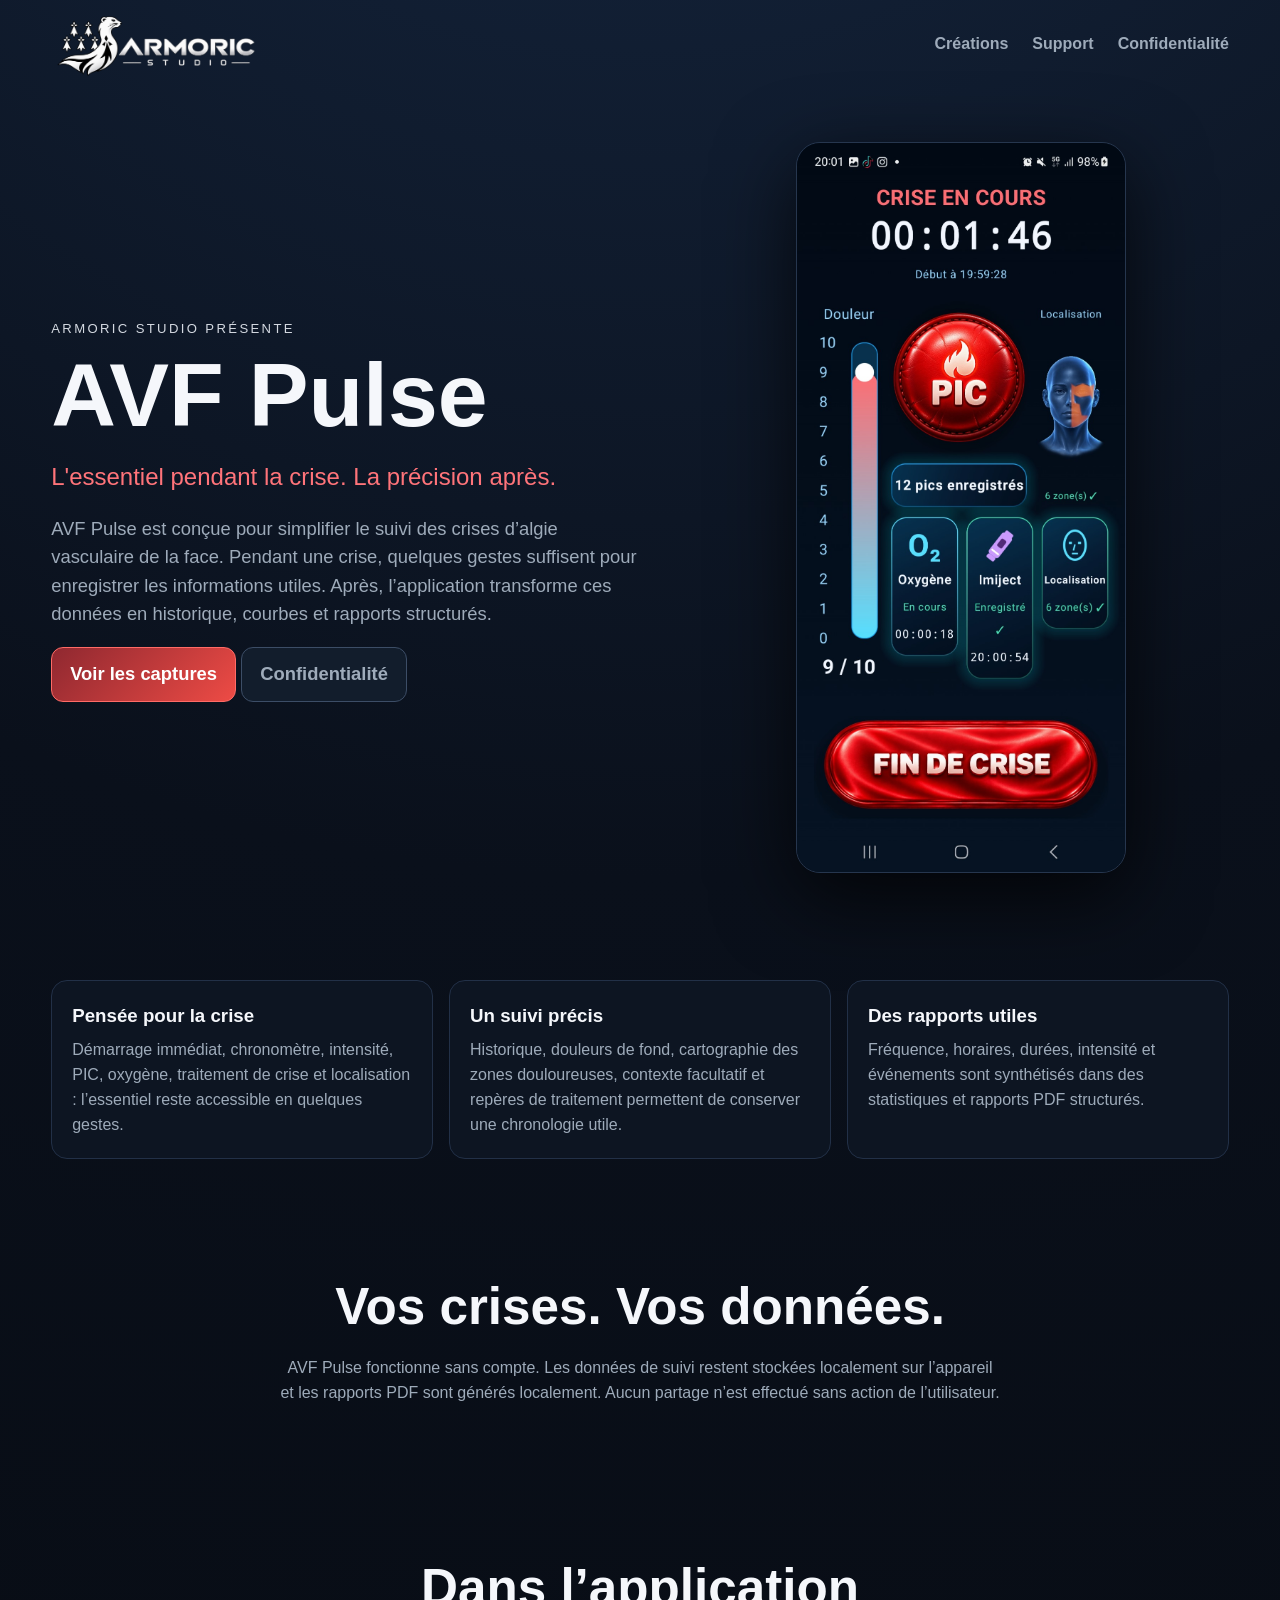
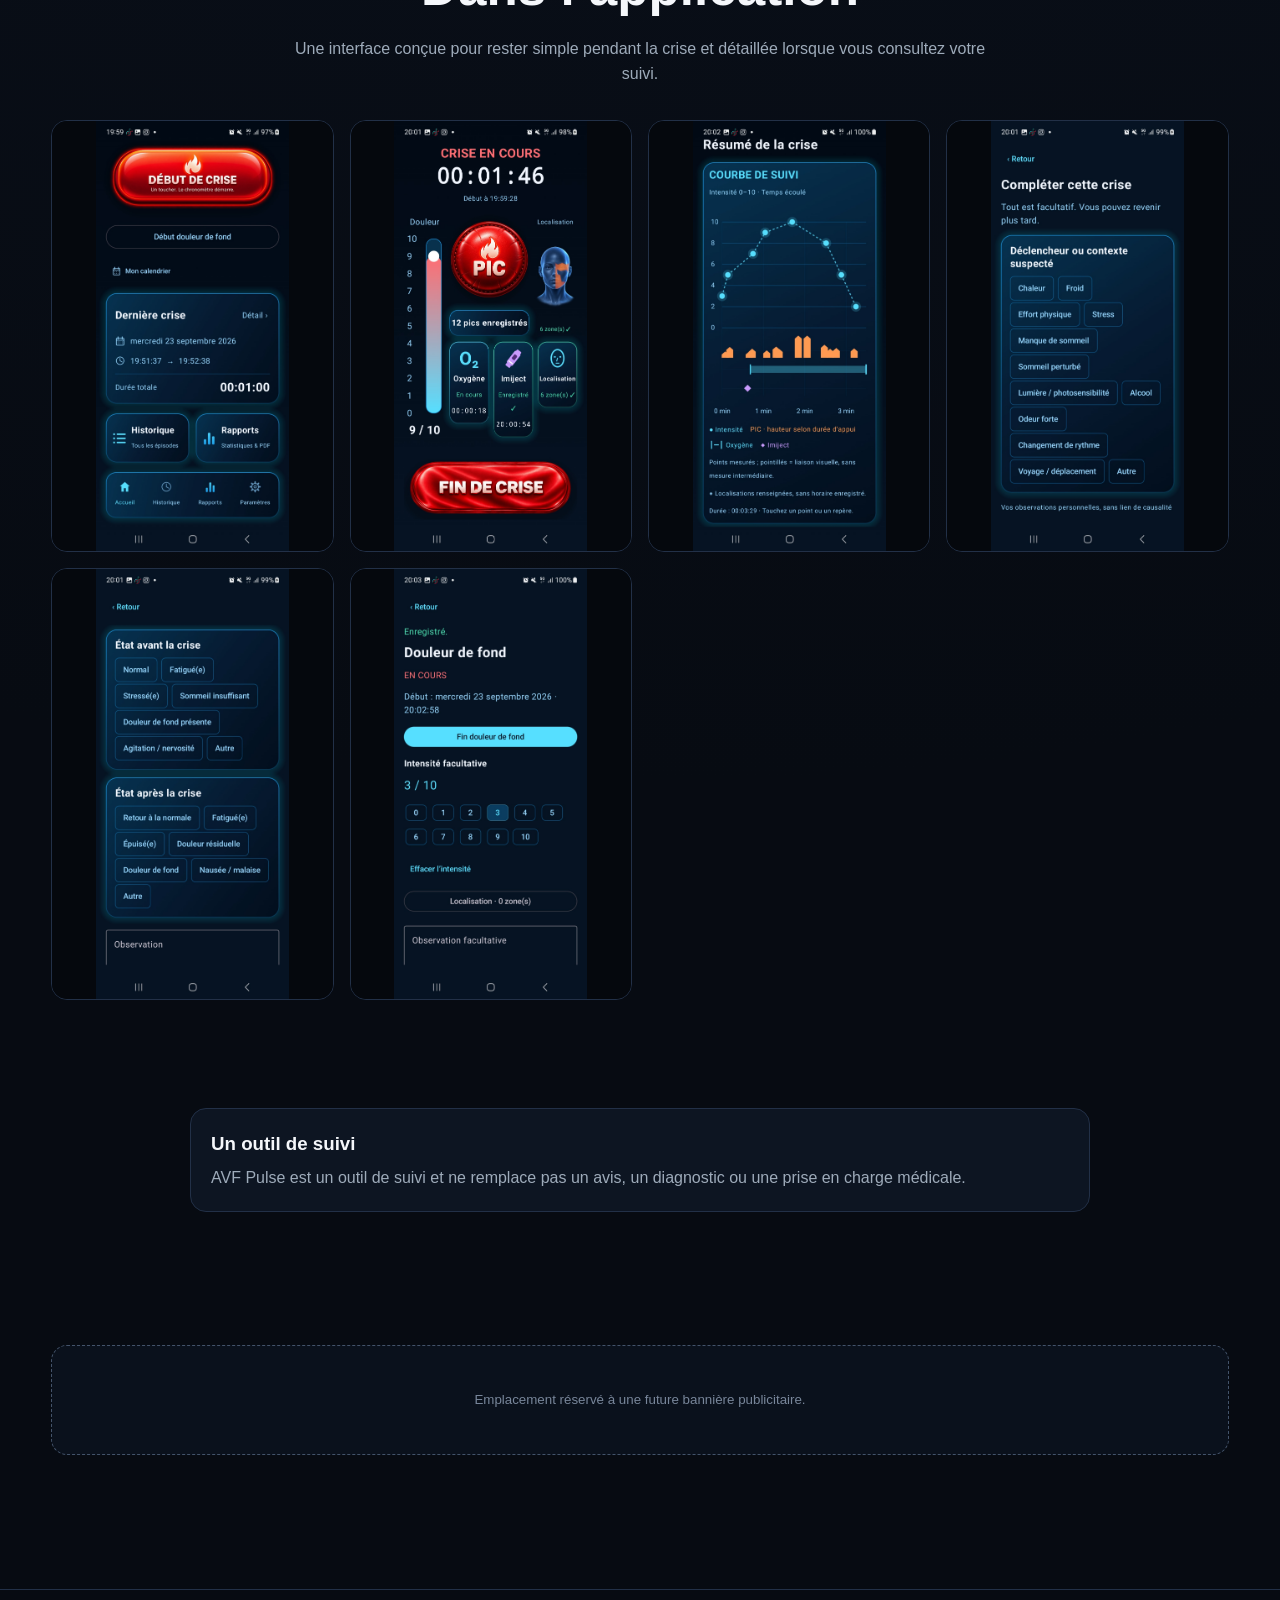
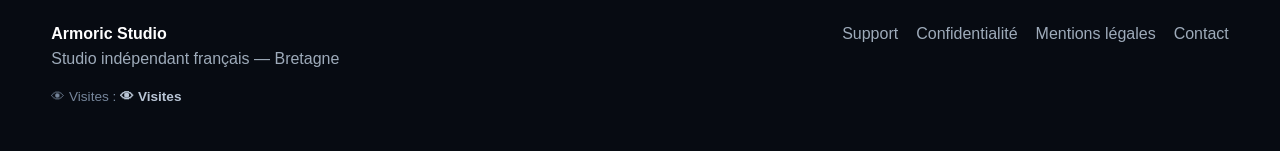
==== avf-pulse.html @ 73c7e06e "Add files via upload" ====
<!doctype html><html lang="fr"><head><meta charset="utf-8"><meta name="viewport" content="width=device-width,initial-scale=1"><meta name="description" content="AVF Pulse — suivi simple et précis des crises d’algie vasculaire de la face, par Armoric Studio."><title>AVF Pulse — Armoric Studio</title><link rel="stylesheet" href="style.css"></head><body><header class="wrap"><a class="brand" href="index.html"><img src="logo-armoric.png" class="brand-logo" alt="Armoric Studio"></a><nav class="nav"><a href="index.html#creations">Créations</a><a href="support.html">Support</a><a href="confidentialite.html">Confidentialité</a></nav></header><main><section class="page-hero wrap"><div><div class="kicker">Armoric Studio présente</div><h1>AVF Pulse</h1><h2 style="font-weight:500;color:#ff747a">L'essentiel pendant la crise. La précision après.</h2><p>AVF Pulse est conçue pour simplifier le suivi des crises d’algie vasculaire de la face. Pendant une crise, quelques gestes suffisent pour enregistrer les informations utiles. Après, l’application transforme ces données en historique, courbes et rapports structurés.</p><p><a class="btn avf-btn" href="#captures">Voir les captures</a> <a class="btn" href="confidentialite.html">Confidentialité</a></p></div><img class="phone-feature" src="avf-crise.jpg" alt="AVF Pulse — crise en cours"></section><section class="section wrap"><div class="feature-list"><div class="feature"><h3>Pensée pour la crise</h3><p>Démarrage immédiat, chronomètre, intensité, PIC, oxygène, traitement de crise et localisation : l’essentiel reste accessible en quelques gestes.</p></div><div class="feature"><h3>Un suivi précis</h3><p>Historique, douleurs de fond, cartographie des zones douloureuses, contexte facultatif et repères de traitement permettent de conserver une chronologie utile.</p></div><div class="feature"><h3>Des rapports utiles</h3><p>Fréquence, horaires, durées, intensité et événements sont synthétisés dans des statistiques et rapports PDF structurés.</p></div></div></section><section class="section wrap"><h2 class="section-title">Vos crises. Vos données.</h2><p class="section-lead">AVF Pulse fonctionne sans compte. Les données de suivi restent stockées localement sur l’appareil et les rapports PDF sont générés localement. Aucun partage n’est effectué sans action de l’utilisateur.</p></section><section id="captures" class="section wrap"><h2 class="section-title">Dans l’application</h2><p class="section-lead">Une interface conçue pour rester simple pendant la crise et détaillée lorsque vous consultez votre suivi.</p><div class="gallery"><a href="avf-home.jpg" target="_blank"><img src="avf-home.jpg" alt="Accueil AVF Pulse" loading="lazy"></a><a href="avf-crise.jpg" target="_blank"><img src="avf-crise.jpg" alt="Crise en cours AVF Pulse" loading="lazy"></a><a href="avf-courbe.jpg" target="_blank"><img src="avf-courbe.jpg" alt="Courbe de suivi AVF Pulse" loading="lazy"></a><a href="avf-contexte.jpg" target="_blank"><img src="avf-contexte.jpg" alt="Contexte facultatif" loading="lazy"></a><a href="avf-etat.jpg" target="_blank"><img src="avf-etat.jpg" alt="État avant et après la crise" loading="lazy"></a><a href="avf-douleur-fond.jpg" target="_blank"><img src="avf-douleur-fond.jpg" alt="Douleur de fond" loading="lazy"></a></div></section><section class="section wrap"><div class="feature" style="max-width:900px;margin:auto"><h3>Un outil de suivi</h3><p>AVF Pulse est un outil de suivi et ne remplace pas un avis, un diagnostic ou une prise en charge médicale.</p></div></section><section class="section wrap"><div class="ad-slot"><small>Emplacement réservé à une future bannière publicitaire.</small></div></section></main><footer><div class="wrap footer-grid"><div><strong style="color:#fff">Armoric Studio</strong><br>Studio indépendant français — Bretagne<div class="visit">👁 Visites : <strong id="visit-count">—</strong></div></div><div class="footer-links"><a href="support.html">Support</a><a href="confidentialite.html">Confidentialité</a><a href="mentions-legales.html">Mentions légales</a><a href="mailto:iris.appli.ns@gmail.com">Contact</a></div></div></footer><script src="site.js"></script></body></html>
---- style.css ----
:root{--bg:#070b12;--panel:#0d1522;--panel2:#101b2c;--text:#f5f7fb;--muted:#9eabba;--line:#223047;--cyan:#18c8e6;--gold:#e7bd72;--red:#ff4b45;--max:1180px}
*{box-sizing:border-box}html{scroll-behavior:smooth}body{margin:0;font-family:Inter,Segoe UI,Arial,sans-serif;background:radial-gradient(circle at 50% -20%,#172a46 0,#0a101b 38%,var(--bg) 75%);color:var(--text);line-height:1.55}a{color:inherit}.wrap{width:min(var(--max),92%);margin:auto}
header{min-height:88px;display:flex;align-items:center;justify-content:space-between;gap:28px}.brand-logo{width:210px;display:block}.brand{text-decoration:none}.nav{display:flex;gap:24px;align-items:center}.nav a{text-decoration:none;color:var(--muted);font-weight:650}.nav a:hover{color:#fff}
.hero{text-align:center;padding:70px 0 62px}.hero-logo{width:min(590px,82vw);filter:drop-shadow(0 16px 40px #0008)}.kicker{margin:24px 0 8px;color:#d4d9e1;letter-spacing:.18em;text-transform:uppercase;font-size:.82rem}.hero h1{font-size:clamp(2.4rem,6vw,5.5rem);line-height:1.02;margin:.15em auto;max-width:980px}.hero p{color:var(--muted);font-size:1.15rem;max-width:760px;margin:22px auto}.btn{display:inline-flex;align-items:center;justify-content:center;padding:12px 18px;border:1px solid #3c4d66;border-radius:12px;text-decoration:none;font-weight:750;background:#121d2c}.btn:hover{transform:translateY(-1px);border-color:#7087a6}.btn.primary{background:linear-gradient(135deg,#137d94,#13bdd6);border-color:#28d7ef;color:#031014}.btn.gold{background:linear-gradient(135deg,#7c5b25,#d8aa58);border-color:#efc97d;color:#140d04}.btn.red{background:linear-gradient(135deg,#9c2d2a,#ed4b45);border-color:#ff6b66}
.section{padding:54px 0}.section-title{text-align:center;font-size:clamp(2rem,4vw,3.2rem);margin:0 0 10px}.section-lead{text-align:center;color:var(--muted);max-width:720px;margin:0 auto 34px}.apps{display:grid;grid-template-columns:repeat(3,1fr);gap:20px}.app-card{border:1px solid var(--line);background:linear-gradient(180deg,#101a2a,#0a101a);border-radius:22px;overflow:hidden;display:flex;flex-direction:column;box-shadow:0 18px 55px #0005}.app-card.iris{--app:var(--cyan)}.app-card.def{--app:var(--red)}.app-card.raya{--app:var(--gold)}.app-card.avf{--app:#ff6b70}.app-shot{height:410px;background:#05080d;overflow:hidden;position:relative}.app-shot img{width:100%;height:100%;object-fit:contain;object-position:center;background:#05080d}.app-body{padding:24px;display:flex;flex-direction:column;flex:1}.app-label{color:var(--app);text-transform:uppercase;letter-spacing:.14em;font-weight:800;font-size:.76rem}.app-card h3{font-size:2rem;margin:6px 0 8px}.app-card p{color:var(--muted);margin:0 0 20px}.app-card .btn{margin-top:auto}.chips{display:flex;gap:8px;flex-wrap:wrap;margin:0 0 20px}.chip{border:1px solid #2b3b51;border-radius:999px;padding:5px 9px;font-size:.78rem;color:#bdc7d4}
.trust{display:grid;grid-template-columns:repeat(3,1fr);gap:18px}.trust>div{padding:25px;border:1px solid var(--line);border-radius:18px;background:#0d1522}.trust strong{display:block;font-size:1.08rem;margin-bottom:5px}.trust span{color:var(--muted)}
.ad-slot{margin:25px auto;border:1px dashed #43536a;border-radius:16px;min-height:110px;display:flex;align-items:center;justify-content:center;text-align:center;color:#78869a;background:#0a111c;padding:20px}.ad-slot small{max-width:600px}
footer{margin-top:55px;border-top:1px solid var(--line);padding:32px 0 44px;color:var(--muted)}.footer-grid{display:flex;justify-content:space-between;gap:24px;flex-wrap:wrap}.footer-links{display:flex;gap:18px;flex-wrap:wrap}.footer-links a{text-decoration:none}.visit{margin-top:14px;font-size:.85rem;color:#76869b}.visit strong{color:#b9c5d5}
.page-hero{padding:54px 0 28px;display:grid;grid-template-columns:1.05fr .95fr;gap:48px;align-items:center}.page-hero h1{font-size:clamp(3rem,7vw,6rem);line-height:.95;margin:.15em 0}.page-hero p{color:var(--muted);font-size:1.15rem}.phone-feature{width:min(330px,80%);margin:auto;display:block;border-radius:24px;box-shadow:0 24px 80px #000b;border:1px solid #26364e}.feature-list{display:grid;grid-template-columns:repeat(3,1fr);gap:16px;margin-top:25px}.feature{background:#0d1522;border:1px solid var(--line);border-radius:16px;padding:20px}.feature h3{margin:0 0 8px}.feature p{margin:0;color:var(--muted)}
.gallery{display:grid;grid-template-columns:repeat(4,1fr);gap:16px}.gallery a{display:block;border-radius:16px;overflow:hidden;border:1px solid var(--line);background:#080d14}.gallery img{width:100%;height:430px;object-fit:contain;object-position:center;display:block;transition:.2s;background:#05080d}.gallery a:hover img{transform:scale(1.02)}
.legal{max-width:860px;padding:50px 0 80px}.legal h1{font-size:clamp(2.3rem,5vw,4rem)}.legal h2{margin-top:32px}.legal p,.legal li{color:#c0c9d5}.legal a{color:#8dd9ff}
@media(max-width:900px){.apps,.trust,.feature-list{grid-template-columns:1fr}.app-shot{height:500px}.page-hero{grid-template-columns:1fr;text-align:center}.page-hero p{margin-left:auto;margin-right:auto}.gallery{grid-template-columns:repeat(2,1fr)}}
@media(max-width:650px){header{min-height:74px}.brand-logo{width:160px}.nav{display:none}.hero{padding-top:38px}.apps{gap:26px}.app-shot{height:420px}.gallery{grid-template-columns:1fr 1fr;gap:10px}.gallery img{height:330px}.section{padding:38px 0}.footer-grid{display:block}.footer-links{margin-top:14px}.page-hero{padding-top:25px}}

.app-card.avf{border-color:#3b3040}.btn.avf-btn{background:linear-gradient(135deg,#8f2830,#ed4b45);border-color:#ff6b66;color:#fff}
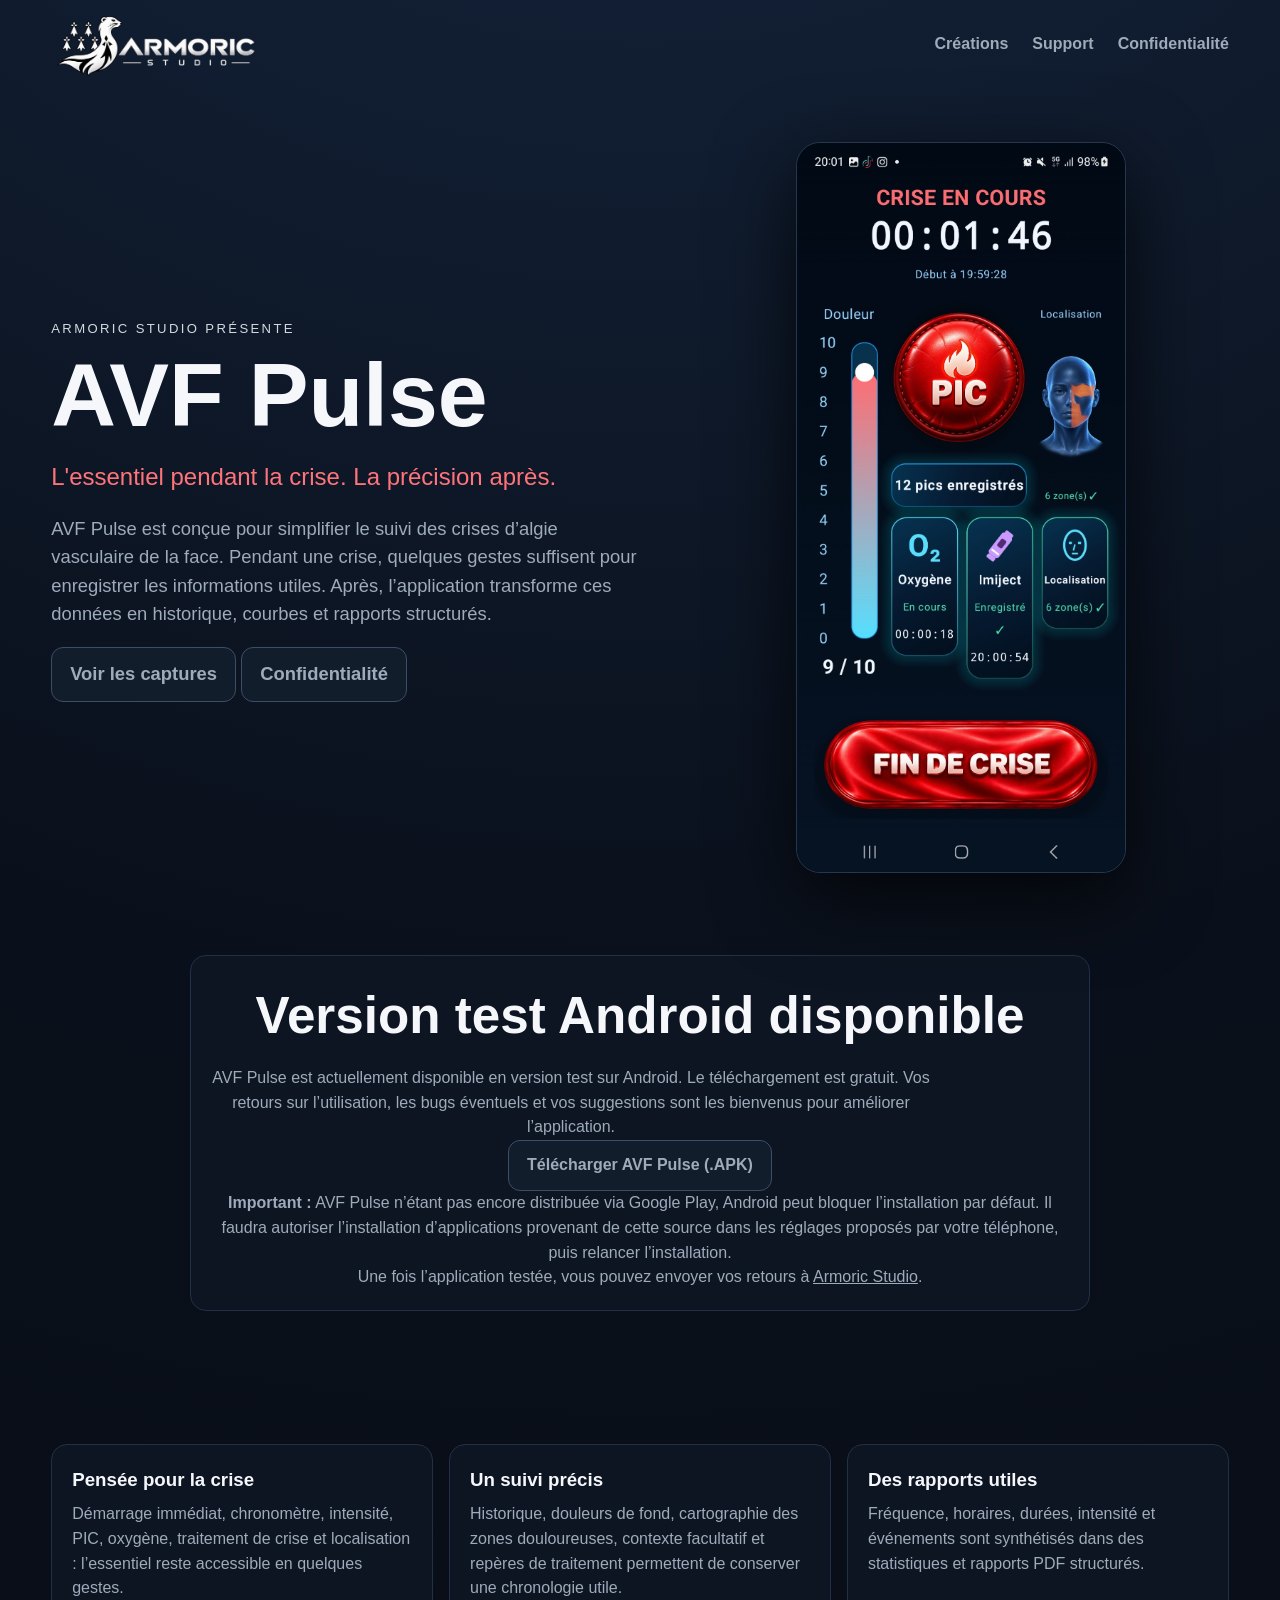
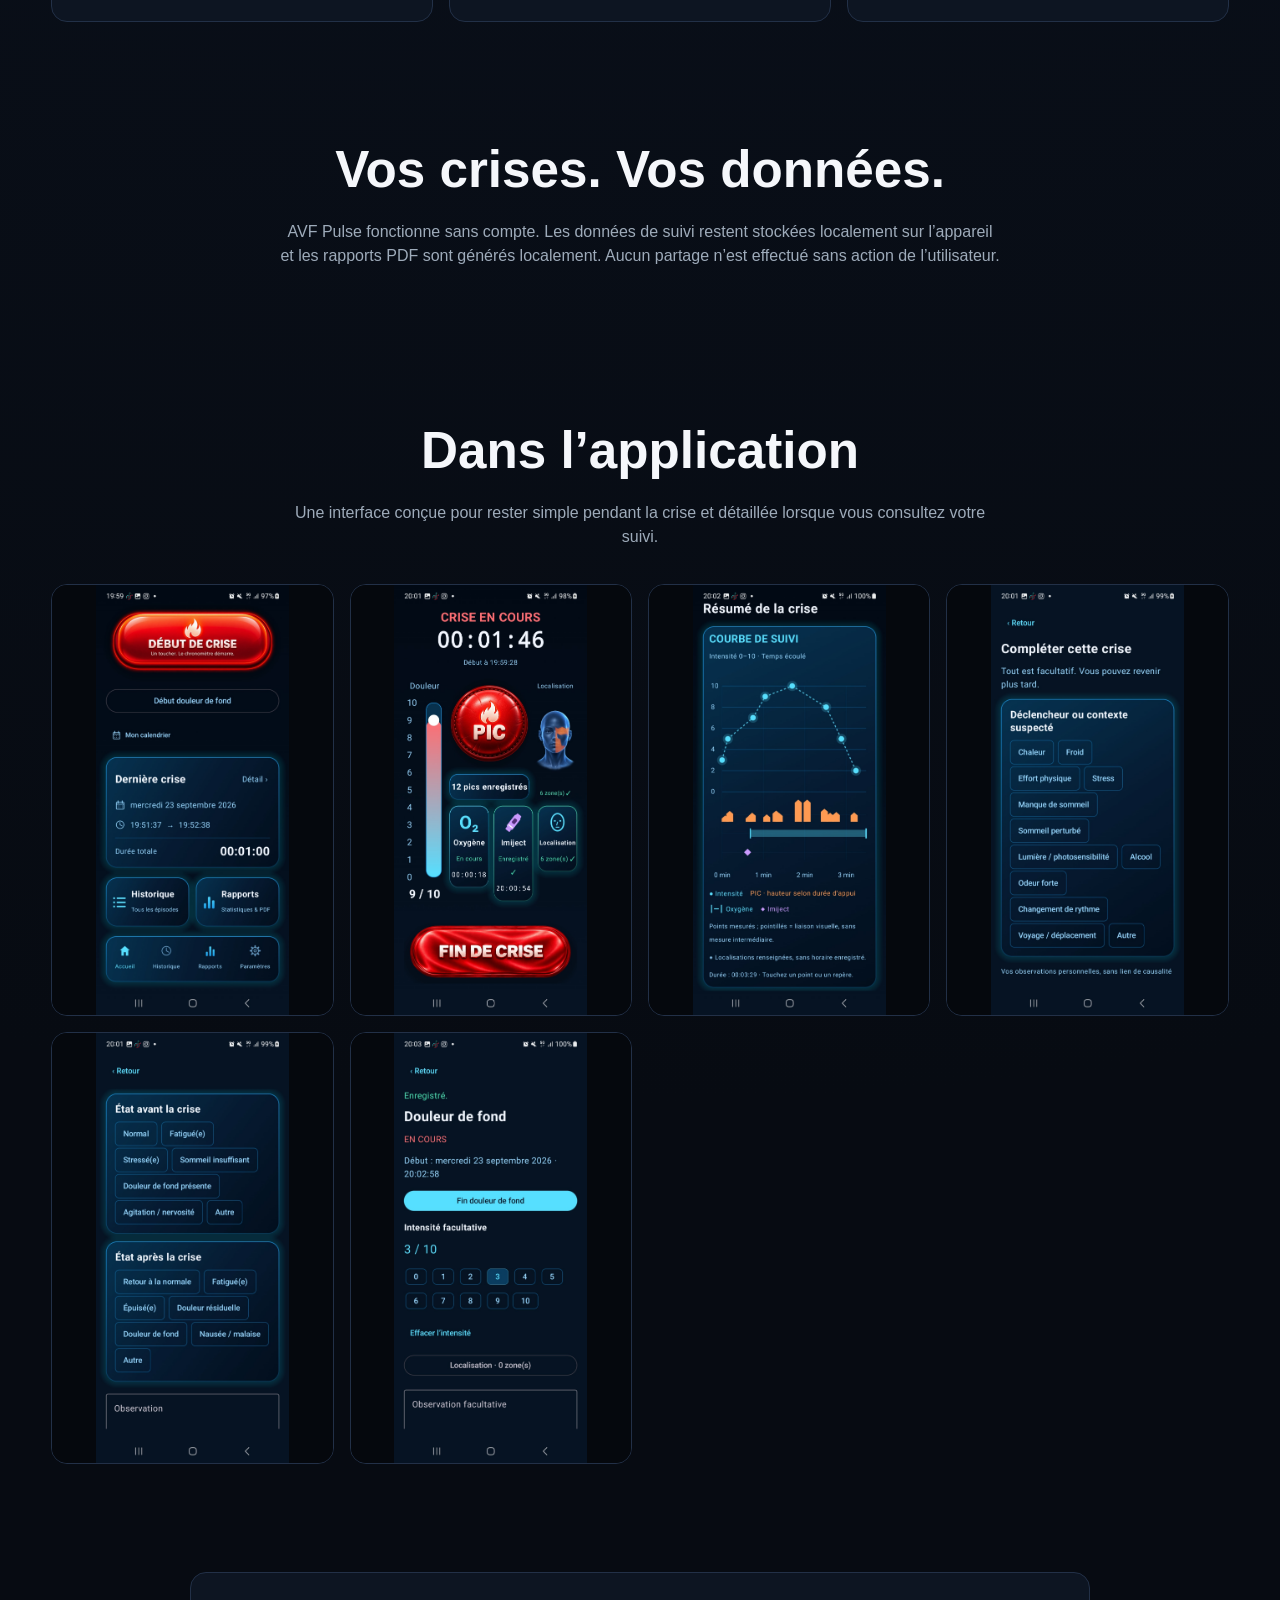
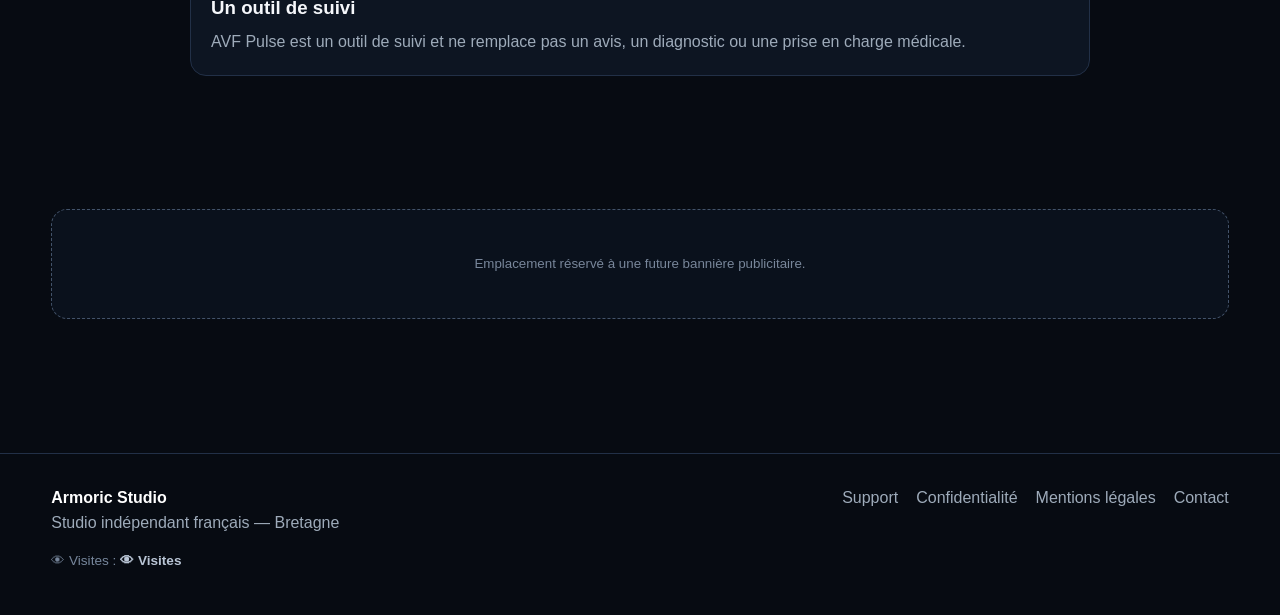
==== commit 4b3bcb48: "Add files via upload" ====
--- a/avf-pulse.html
+++ b/avf-pulse.html
@@ -1 +1 @@
-<!doctype html><html lang="fr"><head><meta charset="utf-8"><meta name="viewport" content="width=device-width,initial-scale=1"><meta name="description" content="AVF Pulse — suivi simple et précis des crises d’algie vasculaire de la face, par Armoric Studio."><title>AVF Pulse — Armoric Studio</title><link rel="stylesheet" href="style.css"></head><body><header class="wrap"><a class="brand" href="index.html"><img src="logo-armoric.png" class="brand-logo" alt="Armoric Studio"></a><nav class="nav"><a href="index.html#creations">Créations</a><a href="support.html">Support</a><a href="confidentialite.html">Confidentialité</a></nav></header><main><section class="page-hero wrap"><div><div class="kicker">Armoric Studio présente</div><h1>AVF Pulse</h1><h2 style="font-weight:500;color:#ff747a">L'essentiel pendant la crise. La précision après.</h2><p>AVF Pulse est conçue pour simplifier le suivi des crises d’algie vasculaire de la face. Pendant une crise, quelques gestes suffisent pour enregistrer les informations utiles. Après, l’application transforme ces données en historique, courbes et rapports structurés.</p><p><a class="btn avf-btn" href="#captures">Voir les captures</a> <a class="btn" href="confidentialite.html">Confidentialité</a></p></div><img class="phone-feature" src="avf-crise.jpg" alt="AVF Pulse — crise en cours"></section><section class="section wrap"><div class="feature-list"><div class="feature"><h3>Pensée pour la crise</h3><p>Démarrage immédiat, chronomètre, intensité, PIC, oxygène, traitement de crise et localisation : l’essentiel reste accessible en quelques gestes.</p></div><div class="feature"><h3>Un suivi précis</h3><p>Historique, douleurs de fond, cartographie des zones douloureuses, contexte facultatif et repères de traitement permettent de conserver une chronologie utile.</p></div><div class="feature"><h3>Des rapports utiles</h3><p>Fréquence, horaires, durées, intensité et événements sont synthétisés dans des statistiques et rapports PDF structurés.</p></div></div></section><section class="section wrap"><h2 class="section-title">Vos crises. Vos données.</h2><p class="section-lead">AVF Pulse fonctionne sans compte. Les données de suivi restent stockées localement sur l’appareil et les rapports PDF sont générés localement. Aucun partage n’est effectué sans action de l’utilisateur.</p></section><section id="captures" class="section wrap"><h2 class="section-title">Dans l’application</h2><p class="section-lead">Une interface conçue pour rester simple pendant la crise et détaillée lorsque vous consultez votre suivi.</p><div class="gallery"><a href="avf-home.jpg" target="_blank"><img src="avf-home.jpg" alt="Accueil AVF Pulse" loading="lazy"></a><a href="avf-crise.jpg" target="_blank"><img src="avf-crise.jpg" alt="Crise en cours AVF Pulse" loading="lazy"></a><a href="avf-courbe.jpg" target="_blank"><img src="avf-courbe.jpg" alt="Courbe de suivi AVF Pulse" loading="lazy"></a><a href="avf-contexte.jpg" target="_blank"><img src="avf-contexte.jpg" alt="Contexte facultatif" loading="lazy"></a><a href="avf-etat.jpg" target="_blank"><img src="avf-etat.jpg" alt="État avant et après la crise" loading="lazy"></a><a href="avf-douleur-fond.jpg" target="_blank"><img src="avf-douleur-fond.jpg" alt="Douleur de fond" loading="lazy"></a></div></section><section class="section wrap"><div class="feature" style="max-width:900px;margin:auto"><h3>Un outil de suivi</h3><p>AVF Pulse est un outil de suivi et ne remplace pas un avis, un diagnostic ou une prise en charge médicale.</p></div></section><section class="section wrap"><div class="ad-slot"><small>Emplacement réservé à une future bannière publicitaire.</small></div></section></main><footer><div class="wrap footer-grid"><div><strong style="color:#fff">Armoric Studio</strong><br>Studio indépendant français — Bretagne<div class="visit">👁 Visites : <strong id="visit-count">—</strong></div></div><div class="footer-links"><a href="support.html">Support</a><a href="confidentialite.html">Confidentialité</a><a href="mentions-legales.html">Mentions légales</a><a href="mailto:iris.appli.ns@gmail.com">Contact</a></div></div></footer><script src="site.js"></script></body></html>+<!doctype html><html lang="fr"><head><meta charset="utf-8"><meta name="viewport" content="width=device-width,initial-scale=1"><meta name="description" content="AVF Pulse — suivi simple et précis des crises d’algie vasculaire de la face, par Armoric Studio."><title>AVF Pulse — Armoric Studio</title><link rel="stylesheet" href="style.css"></head><body><header class="wrap"><a class="brand" href="index.html"><img src="logo-armoric.png" class="brand-logo" alt="Armoric Studio"></a><nav class="nav"><a href="index.html#creations">Créations</a><a href="support.html">Support</a><a href="confidentialite.html">Confidentialité</a></nav></header><main><section class="page-hero wrap"><div><div class="kicker">Armoric Studio présente</div><h1>AVF Pulse</h1><h2 style="font-weight:500;color:#ff747a">L'essentiel pendant la crise. La précision après.</h2><p>AVF Pulse est conçue pour simplifier le suivi des crises d’algie vasculaire de la face. Pendant une crise, quelques gestes suffisent pour enregistrer les informations utiles. Après, l’application transforme ces données en historique, courbes et rapports structurés.</p><p><a class="btn avf-btn" href="#captures">Voir les captures</a> <a class="btn" href="confidentialite.html">Confidentialité</a></p></div><img class="phone-feature" src="avf-crise.jpg" alt="AVF Pulse — crise en cours"></section><section class="section wrap" id="telechargement"><div class="feature" style="max-width:900px;margin:auto;text-align:center"><h2 class="section-title">Version test Android disponible</h2><p class="section-lead">AVF Pulse est actuellement disponible en version test sur Android. Le téléchargement est gratuit. Vos retours sur l’utilisation, les bugs éventuels et vos suggestions sont les bienvenus pour améliorer l’application.</p><p><a class="btn avf-btn" href="app-release.apk" download>Télécharger AVF Pulse (.APK)</a></p><p><strong>Important :</strong> AVF Pulse n’étant pas encore distribuée via Google Play, Android peut bloquer l’installation par défaut. Il faudra autoriser l’installation d’applications provenant de cette source dans les réglages proposés par votre téléphone, puis relancer l’installation.</p><p style="margin-bottom:0">Une fois l’application testée, vous pouvez envoyer vos retours à <a href="mailto:iris.appli.ns@gmail.com">Armoric Studio</a>.</p></div></section><section class="section wrap"><div class="feature-list"><div class="feature"><h3>Pensée pour la crise</h3><p>Démarrage immédiat, chronomètre, intensité, PIC, oxygène, traitement de crise et localisation : l’essentiel reste accessible en quelques gestes.</p></div><div class="feature"><h3>Un suivi précis</h3><p>Historique, douleurs de fond, cartographie des zones douloureuses, contexte facultatif et repères de traitement permettent de conserver une chronologie utile.</p></div><div class="feature"><h3>Des rapports utiles</h3><p>Fréquence, horaires, durées, intensité et événements sont synthétisés dans des statistiques et rapports PDF structurés.</p></div></div></section><section class="section wrap"><h2 class="section-title">Vos crises. Vos données.</h2><p class="section-lead">AVF Pulse fonctionne sans compte. Les données de suivi restent stockées localement sur l’appareil et les rapports PDF sont générés localement. Aucun partage n’est effectué sans action de l’utilisateur.</p></section><section id="captures" class="section wrap"><h2 class="section-title">Dans l’application</h2><p class="section-lead">Une interface conçue pour rester simple pendant la crise et détaillée lorsque vous consultez votre suivi.</p><div class="gallery"><a href="avf-home.jpg" target="_blank"><img src="avf-home.jpg" alt="Accueil AVF Pulse" loading="lazy"></a><a href="avf-crise.jpg" target="_blank"><img src="avf-crise.jpg" alt="Crise en cours AVF Pulse" loading="lazy"></a><a href="avf-courbe.jpg" target="_blank"><img src="avf-courbe.jpg" alt="Courbe de suivi AVF Pulse" loading="lazy"></a><a href="avf-contexte.jpg" target="_blank"><img src="avf-contexte.jpg" alt="Contexte facultatif" loading="lazy"></a><a href="avf-etat.jpg" target="_blank"><img src="avf-etat.jpg" alt="État avant et après la crise" loading="lazy"></a><a href="avf-douleur-fond.jpg" target="_blank"><img src="avf-douleur-fond.jpg" alt="Douleur de fond" loading="lazy"></a></div></section><section class="section wrap"><div class="feature" style="max-width:900px;margin:auto"><h3>Un outil de suivi</h3><p>AVF Pulse est un outil de suivi et ne remplace pas un avis, un diagnostic ou une prise en charge médicale.</p></div></section><section class="section wrap"><div class="ad-slot"><small>Emplacement réservé à une future bannière publicitaire.</small></div></section></main><footer><div class="wrap footer-grid"><div><strong style="color:#fff">Armoric Studio</strong><br>Studio indépendant français — Bretagne<div class="visit">👁 Visites : <strong id="visit-count">—</strong></div></div><div class="footer-links"><a href="support.html">Support</a><a href="confidentialite.html">Confidentialité</a><a href="mentions-legales.html">Mentions légales</a><a href="mailto:iris.appli.ns@gmail.com">Contact</a></div></div></footer><script src="site.js"></script></body></html>
--- a/style.css
+++ b/style.css
@@ -3,7 +3,7 @@
 *{box-sizing:border-box}html{scroll-behavior:smooth}body{margin:0;font-family:Inter,Segoe UI,Arial,sans-serif;background:radial-gradient(circle at 50% -20%,#172a46 0,#0a101b 38%,var(--bg) 75%);color:var(--text);line-height:1.55}a{color:inherit}.wrap{width:min(var(--max),92%);margin:auto}
 header{min-height:88px;display:flex;align-items:center;justify-content:space-between;gap:28px}.brand-logo{width:210px;display:block}.brand{text-decoration:none}.nav{display:flex;gap:24px;align-items:center}.nav a{text-decoration:none;color:var(--muted);font-weight:650}.nav a:hover{color:#fff}
 .hero{text-align:center;padding:70px 0 62px}.hero-logo{width:min(590px,82vw);filter:drop-shadow(0 16px 40px #0008)}.kicker{margin:24px 0 8px;color:#d4d9e1;letter-spacing:.18em;text-transform:uppercase;font-size:.82rem}.hero h1{font-size:clamp(2.4rem,6vw,5.5rem);line-height:1.02;margin:.15em auto;max-width:980px}.hero p{color:var(--muted);font-size:1.15rem;max-width:760px;margin:22px auto}.btn{display:inline-flex;align-items:center;justify-content:center;padding:12px 18px;border:1px solid #3c4d66;border-radius:12px;text-decoration:none;font-weight:750;background:#121d2c}.btn:hover{transform:translateY(-1px);border-color:#7087a6}.btn.primary{background:linear-gradient(135deg,#137d94,#13bdd6);border-color:#28d7ef;color:#031014}.btn.gold{background:linear-gradient(135deg,#7c5b25,#d8aa58);border-color:#efc97d;color:#140d04}.btn.red{background:linear-gradient(135deg,#9c2d2a,#ed4b45);border-color:#ff6b66}
-.section{padding:54px 0}.section-title{text-align:center;font-size:clamp(2rem,4vw,3.2rem);margin:0 0 10px}.section-lead{text-align:center;color:var(--muted);max-width:720px;margin:0 auto 34px}.apps{display:grid;grid-template-columns:repeat(3,1fr);gap:20px}.app-card{border:1px solid var(--line);background:linear-gradient(180deg,#101a2a,#0a101a);border-radius:22px;overflow:hidden;display:flex;flex-direction:column;box-shadow:0 18px 55px #0005}.app-card.iris{--app:var(--cyan)}.app-card.def{--app:var(--red)}.app-card.raya{--app:var(--gold)}.app-card.avf{--app:#ff6b70}.app-shot{height:410px;background:#05080d;overflow:hidden;position:relative}.app-shot img{width:100%;height:100%;object-fit:contain;object-position:center;background:#05080d}.app-body{padding:24px;display:flex;flex-direction:column;flex:1}.app-label{color:var(--app);text-transform:uppercase;letter-spacing:.14em;font-weight:800;font-size:.76rem}.app-card h3{font-size:2rem;margin:6px 0 8px}.app-card p{color:var(--muted);margin:0 0 20px}.app-card .btn{margin-top:auto}.chips{display:flex;gap:8px;flex-wrap:wrap;margin:0 0 20px}.chip{border:1px solid #2b3b51;border-radius:999px;padding:5px 9px;font-size:.78rem;color:#bdc7d4}
+.section{padding:54px 0}.section-title{text-align:center;font-size:clamp(2rem,4vw,3.2rem);margin:0 0 10px}.section-lead{text-align:center;color:var(--muted);max-width:720px;margin:0 auto 34px}.apps{display:grid;grid-template-columns:repeat(3,1fr);gap:20px}.app-card{border:1px solid var(--line);background:linear-gradient(180deg,#101a2a,#0a101a);border-radius:22px;overflow:hidden;display:flex;flex-direction:column;box-shadow:0 18px 55px #0005}.app-card.iris{--app:var(--cyan)}.app-card.def{--app:var(--red)}.app-card.raya{--app:var(--gold)}.app-shot{height:410px;background:#05080d;overflow:hidden;position:relative}.app-shot img{width:100%;height:100%;object-fit:contain;object-position:center;background:#05080d}.app-body{padding:24px;display:flex;flex-direction:column;flex:1}.app-label{color:var(--app);text-transform:uppercase;letter-spacing:.14em;font-weight:800;font-size:.76rem}.app-card h3{font-size:2rem;margin:6px 0 8px}.app-card p{color:var(--muted);margin:0 0 20px}.app-card .btn{margin-top:auto}.chips{display:flex;gap:8px;flex-wrap:wrap;margin:0 0 20px}.chip{border:1px solid #2b3b51;border-radius:999px;padding:5px 9px;font-size:.78rem;color:#bdc7d4}
 .trust{display:grid;grid-template-columns:repeat(3,1fr);gap:18px}.trust>div{padding:25px;border:1px solid var(--line);border-radius:18px;background:#0d1522}.trust strong{display:block;font-size:1.08rem;margin-bottom:5px}.trust span{color:var(--muted)}
 .ad-slot{margin:25px auto;border:1px dashed #43536a;border-radius:16px;min-height:110px;display:flex;align-items:center;justify-content:center;text-align:center;color:#78869a;background:#0a111c;padding:20px}.ad-slot small{max-width:600px}
 footer{margin-top:55px;border-top:1px solid var(--line);padding:32px 0 44px;color:var(--muted)}.footer-grid{display:flex;justify-content:space-between;gap:24px;flex-wrap:wrap}.footer-links{display:flex;gap:18px;flex-wrap:wrap}.footer-links a{text-decoration:none}.visit{margin-top:14px;font-size:.85rem;color:#76869b}.visit strong{color:#b9c5d5}
@@ -13,4 +13,4 @@
 @media(max-width:900px){.apps,.trust,.feature-list{grid-template-columns:1fr}.app-shot{height:500px}.page-hero{grid-template-columns:1fr;text-align:center}.page-hero p{margin-left:auto;margin-right:auto}.gallery{grid-template-columns:repeat(2,1fr)}}
 @media(max-width:650px){header{min-height:74px}.brand-logo{width:160px}.nav{display:none}.hero{padding-top:38px}.apps{gap:26px}.app-shot{height:420px}.gallery{grid-template-columns:1fr 1fr;gap:10px}.gallery img{height:330px}.section{padding:38px 0}.footer-grid{display:block}.footer-links{margin-top:14px}.page-hero{padding-top:25px}}
 
-.app-card.avf{border-color:#3b3040}.btn.avf-btn{background:linear-gradient(135deg,#8f2830,#ed4b45);border-color:#ff6b66;color:#fff}
+.beta-btn{margin-top:10px!important;background:transparent;border-color:var(--app);color:#fff}.beta-btn:hover{background:#ffffff0d;border-color:#fff}.beta-panel{max-width:850px;margin:auto;text-align:center;padding:38px 30px;border:1px solid #34465f;border-radius:22px;background:linear-gradient(180deg,#111d2f,#0b121e);box-shadow:0 18px 55px #0004}.beta-panel .beta-icon{font-size:2.5rem}.beta-panel h2{font-size:clamp(1.8rem,4vw,2.8rem);margin:5px 0 10px}.beta-panel p{max-width:680px;margin:10px auto 18px;color:var(--muted)}.beta-panel small{display:block;color:#8391a4;margin-top:15px}.app-card .beta-btn{margin-top:10px}
